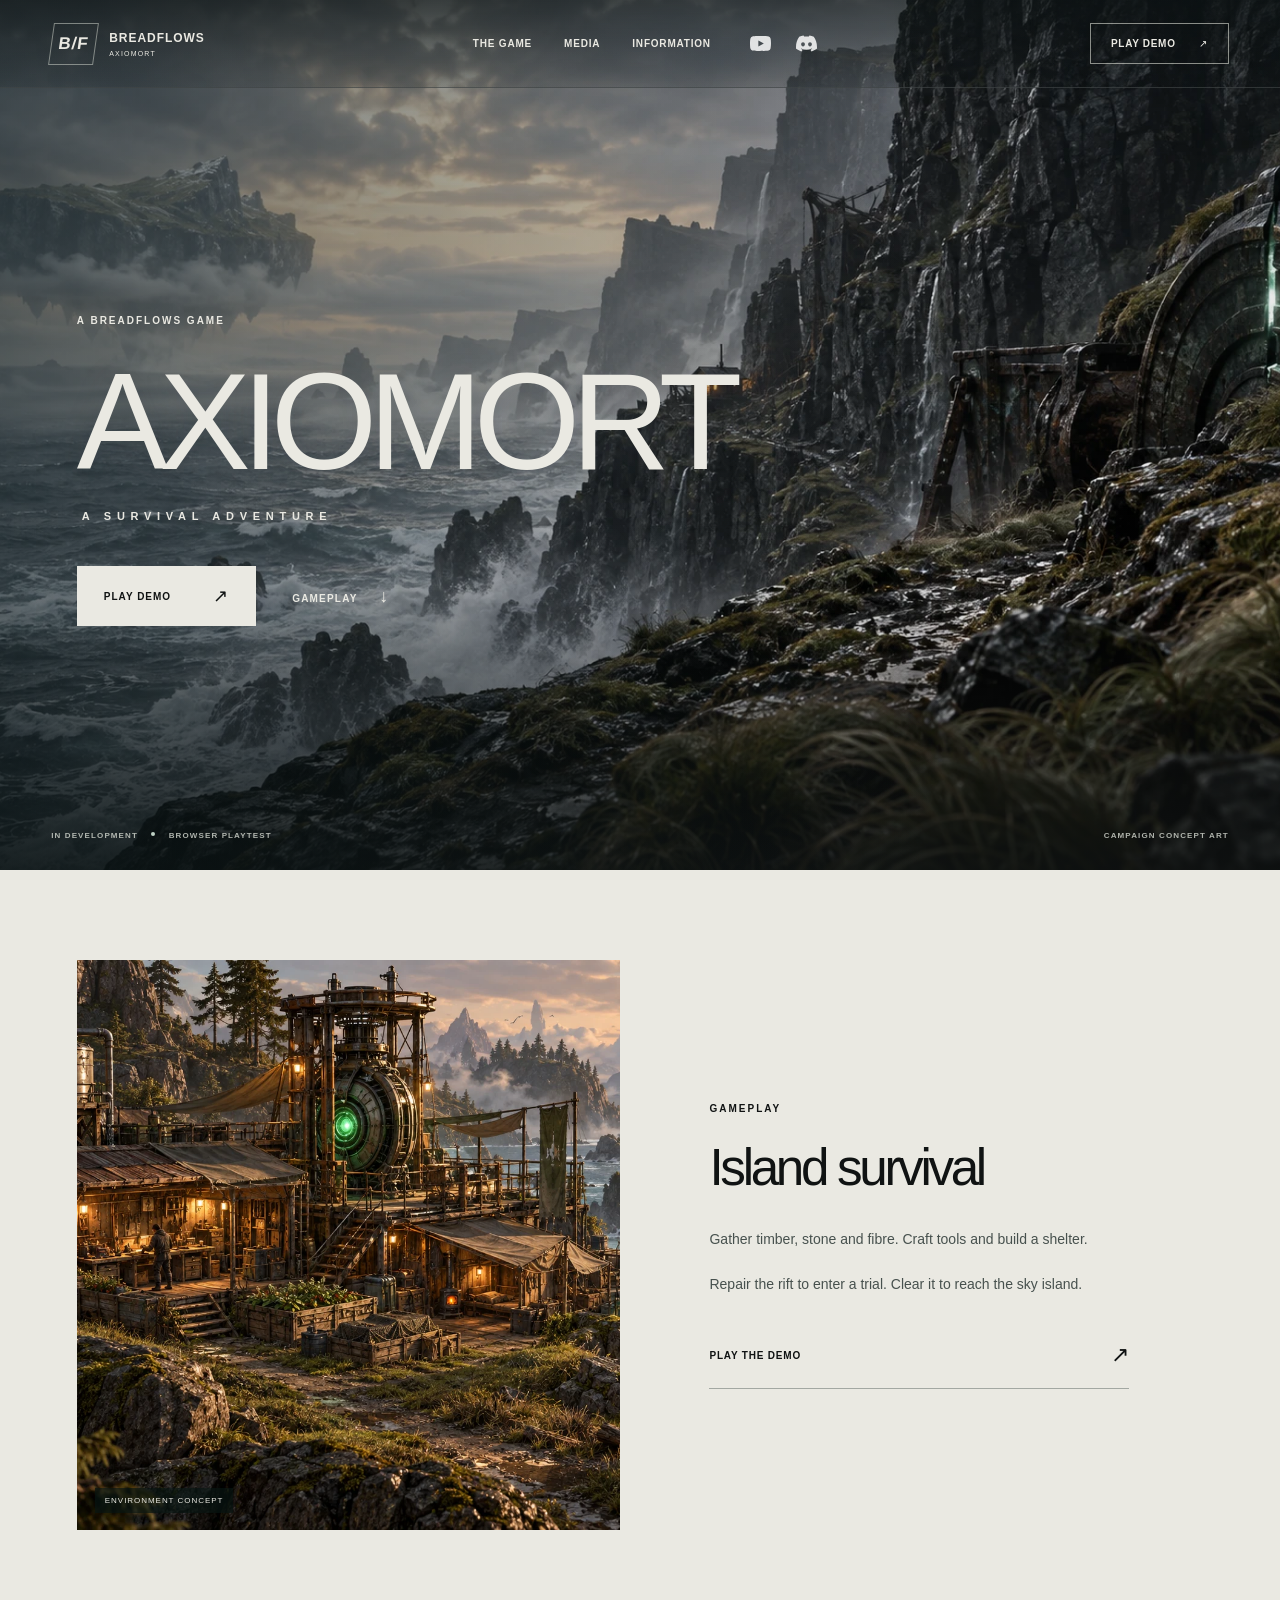
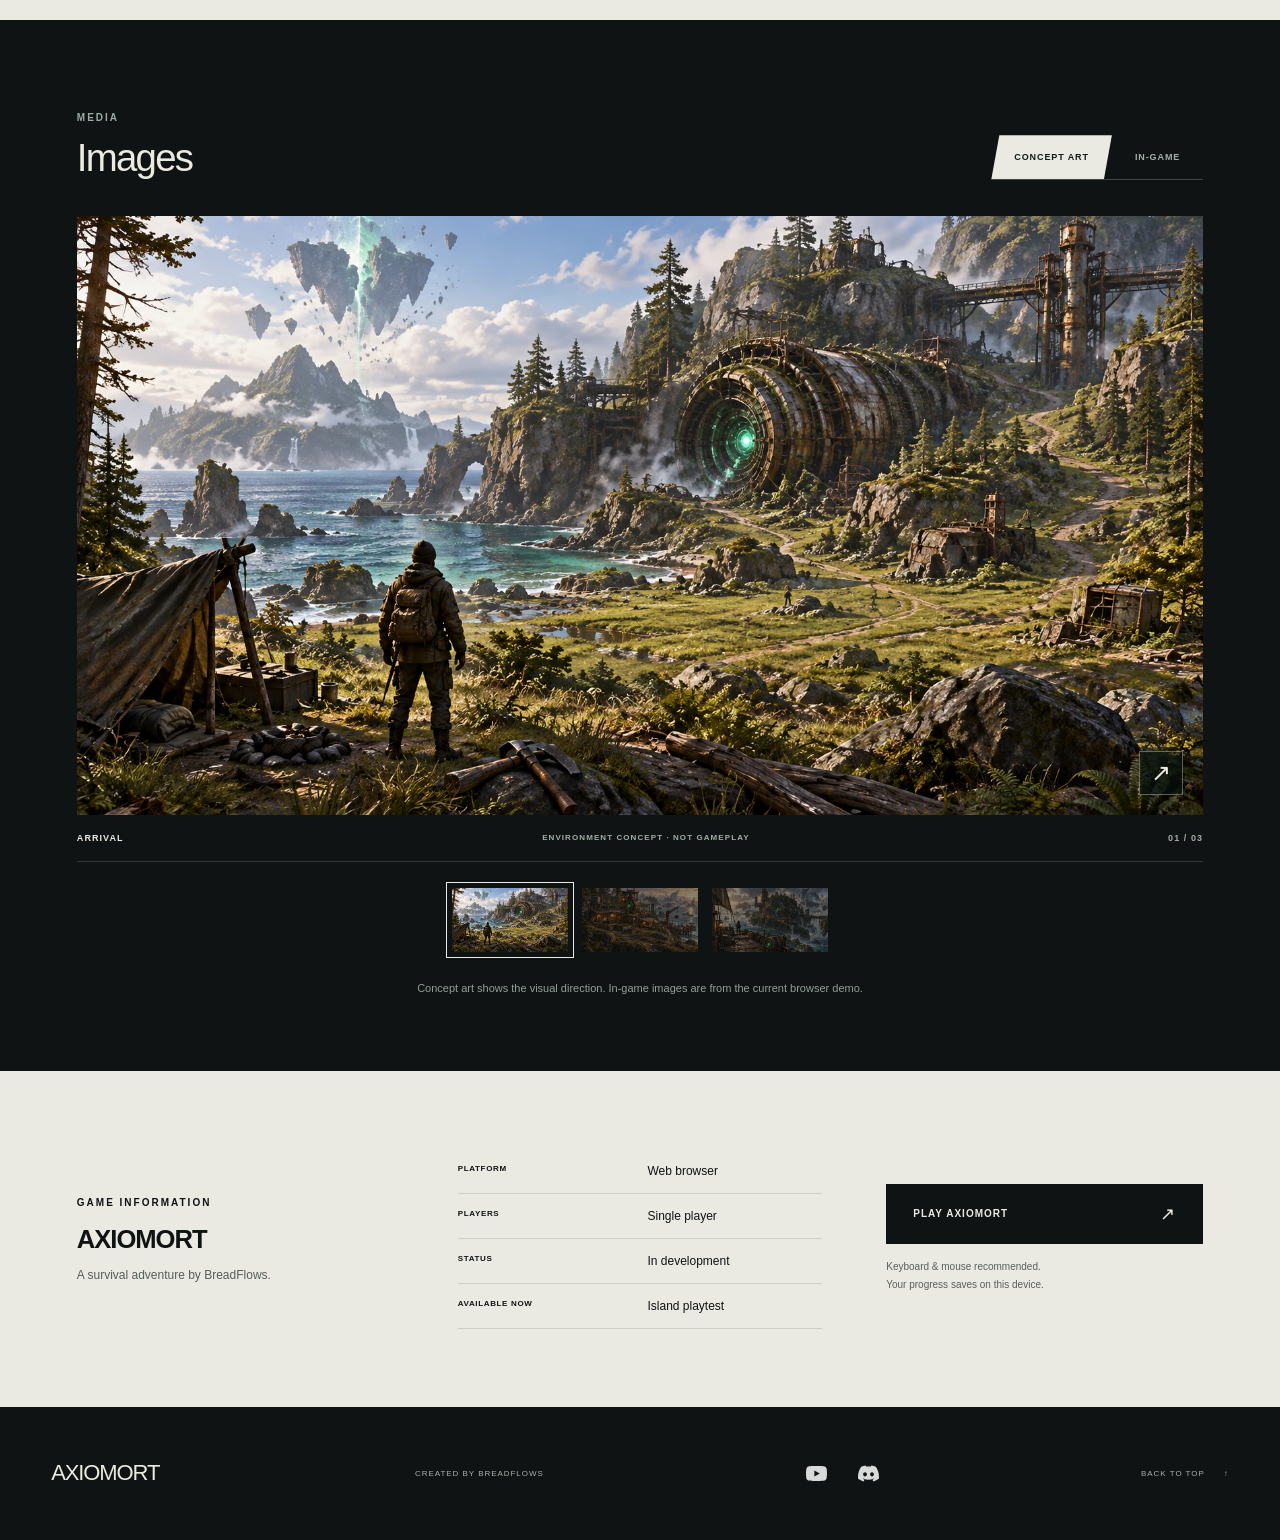
==== index.html @ 126dbefd "Publish AXIOMORT demo release" ====
<!doctype html>
<html lang="en"><head>
<meta charset="utf-8"><meta name="referrer" content="strict-origin"><meta http-equiv="Content-Security-Policy" content="default-src 'self'; base-uri 'self'; object-src 'none'; script-src 'self'; style-src 'self' 'unsafe-inline' https://fonts.googleapis.com; img-src 'self' data: blob:; font-src 'self' https://fonts.gstatic.com; media-src 'self' blob:; connect-src 'self' https://formsubmit.co; frame-src 'self'; worker-src 'self' blob:; form-action 'self'; upgrade-insecure-requests"><meta name="viewport" content="width=device-width, initial-scale=1">
<title>AXIOMORT | A Survival Adventure</title><meta name="description" content="AXIOMORT is a survival adventure by BreadFlows. Explore an island, gather resources, build shelter and enter the rift in the playable browser demo.">
<link rel="canonical" href="https://axiomort.com/">
<meta property="og:type" content="website"><meta property="og:site_name" content="AXIOMORT"><meta property="og:title" content="AXIOMORT | A Survival Adventure"><meta property="og:description" content="Explore the island and play the AXIOMORT survival adventure demo."><meta property="og:url" content="https://axiomort.com/"><meta property="og:image" content="https://axiomort.com/landing/campaign-v1.webp"><meta property="og:image:width" content="1672"><meta property="og:image:height" content="941"><meta name="twitter:card" content="summary_large_image">
<meta name="theme-color" content="#101313"><link rel="icon" href="cinematic/favicon.svg">
<link rel="preconnect" href="https://fonts.googleapis.com"><link rel="preconnect" href="https://fonts.gstatic.com" crossorigin>
<link href="https://fonts.googleapis.com/css2?family=Manrope:wght@400;500;600;700;800&family=Unbounded:wght@400;500;600;700;800&display=swap" rel="stylesheet">
<link rel="preload" as="image" href="landing/campaign-v1.webp"><link rel="stylesheet" href="landing/site.css?v=20260922-social">
</head><body><a class="skip" href="#main">Skip to content</a>
<header class="site-header"><a class="studio" href="index.html" aria-label="BreadFlows AXIOMORT home"><span class="studio-mark" aria-hidden="true">B/F</span><span>BREADFLOWS<small>AXIOMORT</small></span></a><nav aria-label="Main navigation" id="main-nav"><a href="#game">THE GAME</a><a href="#media">MEDIA</a><a href="#information">INFORMATION</a><span class="social-links" aria-label="BreadFlows social links"><a href="https://www.youtube.com/channel/UCtS7qR3YEjSgU6tEQCKmt2Q?sub_confirmation=1" target="_blank" rel="noopener noreferrer" aria-label="Subscribe to BreadFlows on YouTube"><img src="landing/youtube.svg" alt="" width="22" height="22"></a><a href="discord.html" aria-label="AXIOMORT Discord, coming soon"><img src="landing/discord.svg" alt="" width="22" height="22"></a></span></nav><a class="nav-play" href="survival.html">PLAY DEMO <span aria-hidden="true">↗</span></a><button id="nav-toggle" aria-label="Open navigation" aria-controls="main-nav" aria-expanded="false">MENU <span aria-hidden="true">+</span></button></header>
<main id="main">
<section class="hero" aria-labelledby="hero-title"><img class="hero-art" src="landing/campaign-v1.webp" width="1672" height="941" alt="A storm-cleared island coast, with weathered machinery overlooking a distant fragment of land" fetchpriority="high"><div class="hero-shade"></div><div class="hero-content"><p class="eyebrow">A BREADFLOWS GAME</p><h1 id="hero-title">AXIOMORT</h1><p class="hero-genre">A SURVIVAL ADVENTURE</p><div class="hero-actions"><a class="button light" href="survival.html" data-play>PLAY DEMO <span aria-hidden="true">↗</span></a><a class="quiet-link" href="#game">GAMEPLAY <span aria-hidden="true">↓</span></a></div></div><div class="hero-foot"><span>IN DEVELOPMENT <i></i> BROWSER PLAYTEST</span><span>CAMPAIGN CONCEPT ART</span></div></section>
<section class="game-section" id="game" aria-labelledby="game-title"><div class="game-art"><img src="landing/refuge.webp" width="1672" height="941" alt="Concept of a shelter built into a rugged island coast" loading="lazy"><span class="media-label">ENVIRONMENT CONCEPT</span></div><div class="game-copy"><p class="eyebrow">GAMEPLAY</p><h2 id="game-title">Island survival</h2><p>Gather timber, stone and fibre. Craft tools and build a shelter.</p><p>Repair the rift to enter a trial. Clear it to reach the sky island.</p><a class="line-link" href="survival.html">PLAY THE DEMO <span aria-hidden="true">↗</span></a></div></section>
<section class="media-section" id="media" aria-labelledby="media-title"><div class="section-top"><div><p class="eyebrow">MEDIA</p><h2 id="media-title">Images</h2></div><div class="media-tabs" role="tablist" aria-label="Media type"><button id="concept-tab" role="tab" aria-selected="true" aria-controls="media-panel" data-category="concept">CONCEPT ART</button><button id="gameplay-tab" role="tab" aria-selected="false" aria-controls="media-panel" data-category="gameplay" tabindex="-1">IN-GAME</button></div></div><div id="media-panel" role="tabpanel" aria-labelledby="concept-tab"><button class="media-stage" id="open-art" aria-label="Enlarge Arrival concept"><img id="stage-image" src="landing/arrival.webp" width="1672" height="941" alt="Island arrival concept" loading="lazy"><span class="enlarge" aria-hidden="true">↗</span></button><div class="media-caption"><span id="stage-title">ARRIVAL</span><span id="stage-kind">ENVIRONMENT CONCEPT · NOT GAMEPLAY</span><span id="media-count">01 / 03</span></div><div id="media-thumbnails" aria-label="Choose an image"></div></div><p class="media-note">Concept art shows the visual direction. In-game images are from the current browser demo.</p></section>
<section class="information" id="information" aria-labelledby="information-title"><div class="information-title"><p class="eyebrow">GAME INFORMATION</p><h2 id="information-title">AXIOMORT</h2><p>A survival adventure by BreadFlows.</p></div><dl><div><dt>PLATFORM</dt><dd>Web browser</dd></div><div><dt>PLAYERS</dt><dd>Single player</dd></div><div><dt>STATUS</dt><dd>In development</dd></div><div><dt>AVAILABLE NOW</dt><dd>Island playtest</dd></div></dl><div class="information-action"><a class="button dark" href="survival.html">PLAY AXIOMORT <span aria-hidden="true">↗</span></a><p>Keyboard & mouse recommended.<br>Your progress saves on this device.</p></div></section>
</main><footer class="site-footer"><a href="index.html" class="footer-title">AXIOMORT</a><span>CREATED BY BREADFLOWS</span><div class="footer-social"><span class="social-links" aria-label="BreadFlows social links"><a href="https://www.youtube.com/channel/UCtS7qR3YEjSgU6tEQCKmt2Q?sub_confirmation=1" target="_blank" rel="noopener noreferrer" aria-label="Subscribe to BreadFlows on YouTube"><img src="landing/youtube.svg" alt="" width="22" height="22"></a><a href="discord.html" aria-label="AXIOMORT Discord, coming soon"><img src="landing/discord.svg" alt="" width="22" height="22"></a></span></div><a href="#main">BACK TO TOP <span aria-hidden="true">↑</span></a></footer>
<dialog id="art-viewer" aria-labelledby="art-title" aria-describedby="art-description"><div class="viewer-head"><h2 id="art-title"></h2><button id="close-art" aria-label="Close image">CLOSE ×</button></div><img id="full-art" alt=""><p id="art-description"></p></dialog>
<script type="module" src="landing/site.js"></script></body></html>
---- landing/site.css ----
:root{--ink:#101313;--paper:#eae9e2;--line:#ffffff28;--muted:#a7b0ad;--accent:#b7cabd;color:var(--paper);background:var(--ink);font-family:Manrope,Arial,sans-serif;font-synthesis:none}*{box-sizing:border-box}html{scroll-behavior:smooth;scroll-padding-top:88px}body{margin:0}button,a{-webkit-tap-highlight-color:transparent}button{font:inherit;color:inherit;cursor:pointer}a{color:inherit;text-decoration:none}button:focus-visible,a:focus-visible{outline:2px solid #a9d1be;outline-offset:6px}img{display:block;max-width:100%;object-fit:cover}h1,h2,p{margin:0}button{border:0}::selection{background:#b7cabd;color:#101313}.skip{position:fixed;top:-100px;left:20px;z-index:100;background:var(--paper);color:var(--ink);padding:16px}.skip:focus{top:12px}
.site-header{height:88px;padding:0 4vw;display:flex;align-items:center;justify-content:space-between;gap:30px;position:absolute;z-index:15;inset:0 0 auto;background:linear-gradient(#0a1011a6,#0a101122);border-bottom:1px solid #ffffff25}.studio{display:flex;align-items:center;gap:13px;font-size:12px;font-weight:800;letter-spacing:.08em}.studio-mark{display:grid;place-items:center;width:45px;height:42px;font:700 17px Unbounded,sans-serif;border:1px solid #dbe0d580;transform:skew(-8deg)}.studio small{display:block;font-size:7px;letter-spacing:.17em;margin-top:5px;font-weight:500}.site-header nav{display:flex;gap:32px;font-size:10px;font-weight:800;letter-spacing:.08em}.site-header nav a{padding:20px 0;position:relative}.site-header nav a:after{content:'';position:absolute;bottom:11px;left:0;width:0;height:1px;background:var(--paper);transition:width .2s}.site-header nav a:hover:after{width:100%}.nav-play{border:1px solid #f1f3e78c;padding:14px 20px;font-size:10px;font-weight:800;letter-spacing:.07em}.nav-play span{margin-left:20px}#nav-toggle{display:none;background:none}
.hero{position:relative;height:calc(100svh - 30px);min-height:660px;max-height:1120px;isolation:isolate;overflow:hidden}.hero-art,.hero-shade{position:absolute;inset:0;width:100%;height:100%;z-index:-2}.hero-art{object-position:56% 50%}.hero-shade{z-index:-1;background:linear-gradient(90deg,#06131588 0%,#06131530 48%,transparent 75%),linear-gradient(0deg,#101313d6 0%,transparent 32%,#111b1e33 100%)}.hero-content{position:absolute;left:6vw;right:6vw;top:36%;}.eyebrow{font-size:10px;letter-spacing:.2em;font-weight:800;line-height:1.6}.hero h1{font:500 clamp(68px,10.7vw,190px)/1.18 Unbounded,sans-serif;letter-spacing:-.065em;margin:12px 0 7px;text-shadow:0 2px 30px #09161926}.hero-genre{font-size:11px;letter-spacing:.52em;margin:0 0 44px 5px;font-weight:600}.hero-actions{display:flex;align-items:center;gap:36px}.button{display:inline-flex;align-items:center;justify-content:space-between;gap:42px;padding:21px 27px;font-size:10px;letter-spacing:.1em;font-weight:800;min-height:58px;transition:background .2s,transform .2s}.button:hover{transform:translateY(-2px)}.button span{font-size:18px;line-height:1}.light{background:var(--paper);color:var(--ink)}.light:hover{background:#fff}.dark{background:var(--ink);color:var(--paper)}.dark:hover{background:#30443d}.quiet-link{font-size:10px;letter-spacing:.12em;font-weight:700;padding:20px 0}.quiet-link span{margin-left:18px;font-size:18px}.hero-foot{position:absolute;bottom:30px;left:4vw;right:4vw;display:flex;justify-content:space-between;gap:20px;font-size:8px;letter-spacing:.14em;font-weight:700;color:#e8ece2bc}.hero-foot i{display:inline-block;width:4px;height:4px;border-radius:50%;background:#bfd1c5;margin:0 10px 2px}
.game-section{display:grid;grid-template-columns:1.1fr 1fr;background:var(--paper);color:var(--ink);padding:90px 6vw;gap:7vw;align-items:center}.game-art{position:relative;aspect-ratio:4/4.2;overflow:hidden}.game-art img{width:100%;height:100%;object-position:30% center}.media-label{position:absolute;bottom:17px;left:18px;font-size:8px;letter-spacing:.12em;background:#081512ad;color:var(--paper);padding:8px 10px}.game-copy h2{font-size:clamp(36px,4vw,66px);font-weight:500;line-height:1.12;letter-spacing:-.065em;margin:22px 0 30px}.game-copy>p:not(.eyebrow){max-width:420px;font-size:14px;line-height:1.9;color:#47514e;margin-top:18px}.line-link{display:flex;justify-content:space-between;align-items:center;border-bottom:1px solid #17262155;padding:20px 0;margin-top:25px;max-width:420px;font-size:10px;font-weight:800;letter-spacing:.08em}.line-link span{font-size:22px}
.media-section{padding:90px 6vw 72px;background:#101313}.section-top{display:flex;align-items:end;justify-content:space-between;gap:24px;margin-bottom:36px}.section-top .eyebrow{color:#9aaba3}.section-top h2{font-size:clamp(28px,3vw,46px);font-weight:500;letter-spacing:-.045em;margin-top:10px}.media-tabs{display:flex;border-bottom:1px solid #ffffff35}.media-tabs button{padding:17px 23px;background:transparent;font-size:9px;letter-spacing:.1em;font-weight:800;color:#a4aeaa}.media-tabs button[aria-selected=true]{color:#121d18;background:var(--paper);clip-path:polygon(8px 0,100% 0,calc(100% - 8px) 100%,0 100%)}.media-stage{position:relative;width:100%;display:block;aspect-ratio:16/8.5;padding:0;background:#17211e;overflow:hidden}.media-stage img{width:100%;height:100%;transition:transform .8s}.media-stage:hover img{transform:scale(1.025)}.enlarge{position:absolute;right:20px;bottom:20px;width:44px;height:44px;background:#07120f91;border:1px solid #ffffff55;display:grid;place-items:center;font-size:24px}.media-caption{display:flex;align-items:center;justify-content:space-between;gap:16px;padding:18px 0;border-bottom:1px solid var(--line);font-size:9px;letter-spacing:.12em;font-weight:700}.media-caption #stage-kind{font-size:8px;color:#a1afa7;flex:1;text-align:center}#media-count{color:#a1afa7;font-variant-numeric:tabular-nums}#media-thumbnails{display:flex;justify-content:center;gap:12px;margin-top:25px}#media-thumbnails button{position:relative;width:118px;aspect-ratio:16/9;opacity:.5;padding:0;border:1px solid transparent;background:none;transition:opacity .2s}#media-thumbnails img{width:100%;height:100%}#media-thumbnails button[aria-pressed=true]{opacity:1;outline:1px solid var(--paper);outline-offset:4px}#media-thumbnails button:hover{opacity:1}.media-note{font-size:11px;color:#91a199;line-height:1.8;text-align:center;margin-top:26px}
.information{display:grid;grid-template-columns:1fr 1.15fr 1fr;gap:5vw;padding:78px 6vw;background:var(--paper);color:var(--ink);align-items:center}.information h2{font:600 clamp(20px,2vw,30px) Unbounded,sans-serif;letter-spacing:-.04em;margin:14px 0}.information-title>p:last-child{font-size:12px;color:#555e59}.information dl{margin:0}.information dl>div{display:grid;grid-template-columns:1fr 1fr;gap:15px;border-bottom:1px solid #1f352925;padding:15px 0}.information dt{font-size:8px;letter-spacing:.08em;font-weight:800}.information dd{margin:0;font-size:12px}.information-action .button{width:100%;gap:16px}.information-action p{font-size:10px;color:#58605b;line-height:1.8;margin-top:14px}.site-footer{padding:46px 4vw;display:flex;justify-content:space-between;align-items:center;gap:24px;color:#a6b2aa;font-size:8px;letter-spacing:.12em}.footer-title{font:500 22px Unbounded,sans-serif;color:var(--paper);letter-spacing:-.05em}.site-footer > a:last-child{padding:16px 0}.site-footer > a:last-child span{margin-left:16px}
#art-viewer{width:min(94vw,1500px);max-height:94dvh;padding:18px;background:#111916;color:var(--paper);border:1px solid #ffffff33;overflow:auto}#art-viewer::backdrop{background:#000e;backdrop-filter:blur(8px)}.viewer-head{display:flex;justify-content:space-between;align-items:center;gap:20px;margin-bottom:16px}.viewer-head h2{font-size:12px;letter-spacing:.1em;font-weight:600}.viewer-head button{background:none;font-size:11px;padding:10px}#full-art{width:100%;max-height:75dvh;object-fit:contain}#art-description{font-size:11px;color:#a5b2ab;margin:16px 0 0;line-height:1.6}
@media(min-width:1800px){.hero-content{left:8vw}.game-section,.media-section,.information{padding-left:8vw;padding-right:8vw}}@media(max-width:1000px){.site-header{gap:18px;padding:0 5vw}.site-header nav{gap:18px;font-size:9px}.studio small{display:none}.studio-mark{width:34px;height:34px;font-size:13px}.nav-play{padding:12px;font-size:9px}.nav-play span{margin-left:10px}.game-section{gap:5vw;padding:65px 5vw}.information{grid-template-columns:1fr 1fr}.information-action{grid-column:1/-1;display:flex;align-items:center;gap:25px}.information-action .button{max-width:320px}.information-action p{margin:0}}
@media(max-width:700px){html{scroll-padding-top:68px}.site-header{height:72px;padding:0 6vw}.studio{font-size:10px;gap:9px}.studio-mark{width:29px;height:29px;font-size:11px}.nav-play{margin-left:auto;font-size:8px;border:0;padding:12px 0}.nav-play span{display:none}#nav-toggle{display:block;font-size:8px;font-weight:800;letter-spacing:.05em;padding:12px 0}#nav-toggle span{font-size:15px;margin-left:6px}.site-header nav{display:none;position:absolute;top:72px;left:0;right:0;background:#12211df5;border-bottom:1px solid #ffffff33;padding:14px 6vw;flex-direction:column;gap:0}.site-header nav.open{display:flex}.site-header nav a{padding:15px 0}.hero{min-height:650px;height:92svh;max-height:850px}.hero-art{object-position:61% center}.hero-shade{background:linear-gradient(0deg,#091813e8,transparent 62%),linear-gradient(90deg,#09181355,transparent)}.hero-content{top:auto;bottom:115px;left:6vw;right:6vw}.hero-content>.eyebrow{font-size:8px}.hero h1{font-size:10.55vw;letter-spacing:-.06em;margin:15px 0 12px}.hero-genre{font-size:8px;letter-spacing:.24em;margin:0 0 30px}.hero-actions{gap:25px}.button{padding:19px 21px;font-size:9px;gap:24px;min-height:54px}.quiet-link{font-size:8px;letter-spacing:.08em}.quiet-link span{margin-left:8px}.hero-foot{left:6vw;right:6vw;bottom:25px;flex-direction:column;gap:9px;font-size:7px}.game-section{grid-template-columns:1fr;padding:44px 6vw 56px;gap:35px}.game-art{aspect-ratio:1.2}.game-copy h2{font-size:43px;margin:16px 0 23px}.game-copy .eyebrow{font-size:8px}.game-copy>p:not(.eyebrow){font-size:13px}.game-copy .line-link{margin-top:20px}.media-section{padding:48px 6vw}.section-top{align-items:start;flex-direction:column;gap:22px;margin-bottom:20px}.section-top h2{font-size:34px}.section-top .eyebrow{font-size:8px}.media-tabs{width:100%}.media-tabs button{flex:1;padding:15px;font-size:8px}.media-stage{aspect-ratio:4/3}.enlarge{width:32px;height:32px;right:12px;bottom:12px;font-size:20px}.media-caption{flex-wrap:wrap;font-size:8px;gap:9px}.media-caption #stage-kind{order:3;width:100%;flex:auto;text-align:left;font-size:7px}#media-thumbnails{gap:9px;margin-top:23px}#media-thumbnails button{width:29%}.media-note{font-size:10px}.information{grid-template-columns:1fr;padding:45px 6vw;gap:30px}.information h2{font-size:26px}.information-action{grid-column:auto;display:block}.information-action .button{max-width:none}.information-action p{margin-top:15px}.site-footer{padding:33px 6vw;flex-wrap:wrap;font-size:7px;gap:22px}.footer-title{font-size:21px}.site-footer>span{margin-left:auto}.site-footer > a:last-child{width:100%;text-align:right;padding:0}.viewer-head h2{font-size:10px}#art-viewer{padding:12px}.viewer-head{margin-bottom:10px}}
@media(prefers-reduced-motion:reduce){html{scroll-behavior:auto}*,*::before,*::after{transition:none!important;animation:none!important}}

/* Social links */
.social-links{display:flex;align-items:center;gap:16px}.social-links a{display:inline-flex;align-items:center;justify-content:center;width:30px;height:30px;opacity:.84;transition:opacity .2s ease,transform .2s ease}.social-links a:hover,.social-links a:focus-visible{opacity:1;transform:translateY(-2px)}.social-links img{display:block;width:21px;height:21px;object-fit:contain}.site-header nav .social-links{margin-left:3px}.site-header nav .social-links a{padding:0}.site-header nav .social-links a::after{display:none}.footer-social .social-links{gap:18px}.footer-social .social-links a{width:34px;height:34px}
/* Temporary Discord page */
.discord-page{min-height:100svh;background:radial-gradient(circle at 50% 48%,#22342f 0%,#101313 55%,#080d0d 100%)}.discord-coming-soon{min-height:100svh;display:flex;flex-direction:column;align-items:center;justify-content:center;text-align:center;padding:40px 24px}.discord-coming-soon .brand{font:700 11px Unbounded,Arial,sans-serif;letter-spacing:.18em;position:absolute;top:38px;left:4vw}.discord-coming-soon .discord-mark{width:54px;height:54px;margin-bottom:28px}.discord-coming-soon h1{font:700 clamp(38px,6vw,78px) Unbounded,Arial,sans-serif;letter-spacing:-.06em}.discord-coming-soon p{margin-top:14px;font-size:11px;letter-spacing:.25em}.discord-coming-soon .back{position:absolute;bottom:42px;font-size:10px;letter-spacing:.16em;border-bottom:1px solid #ffffff70;padding-bottom:9px}
@media(max-width:700px){.site-header nav .social-links{margin:8px 0 0;gap:14px}.site-header nav .social-links a{padding:4px;width:36px;height:36px}.footer-social{width:100%}.footer-social .social-links{gap:22px}.discord-coming-soon .brand{left:6vw;top:28px}}
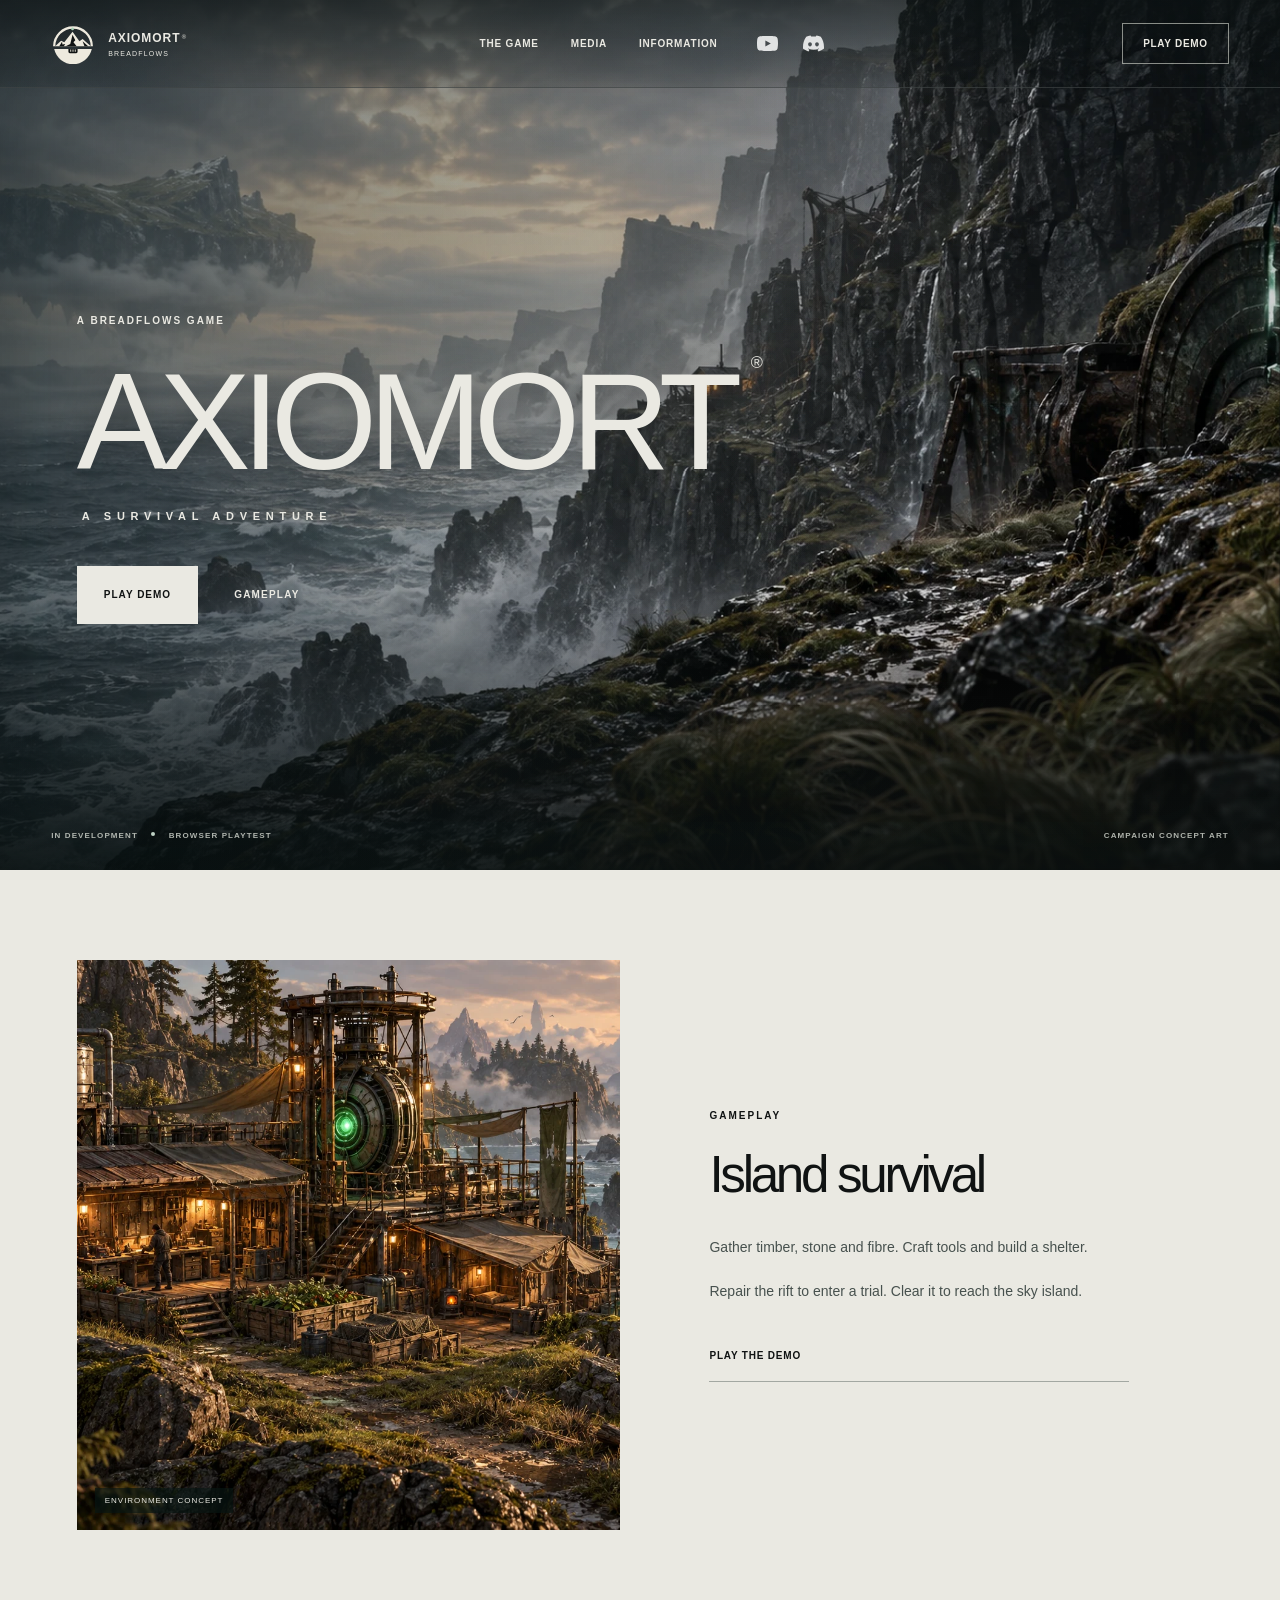
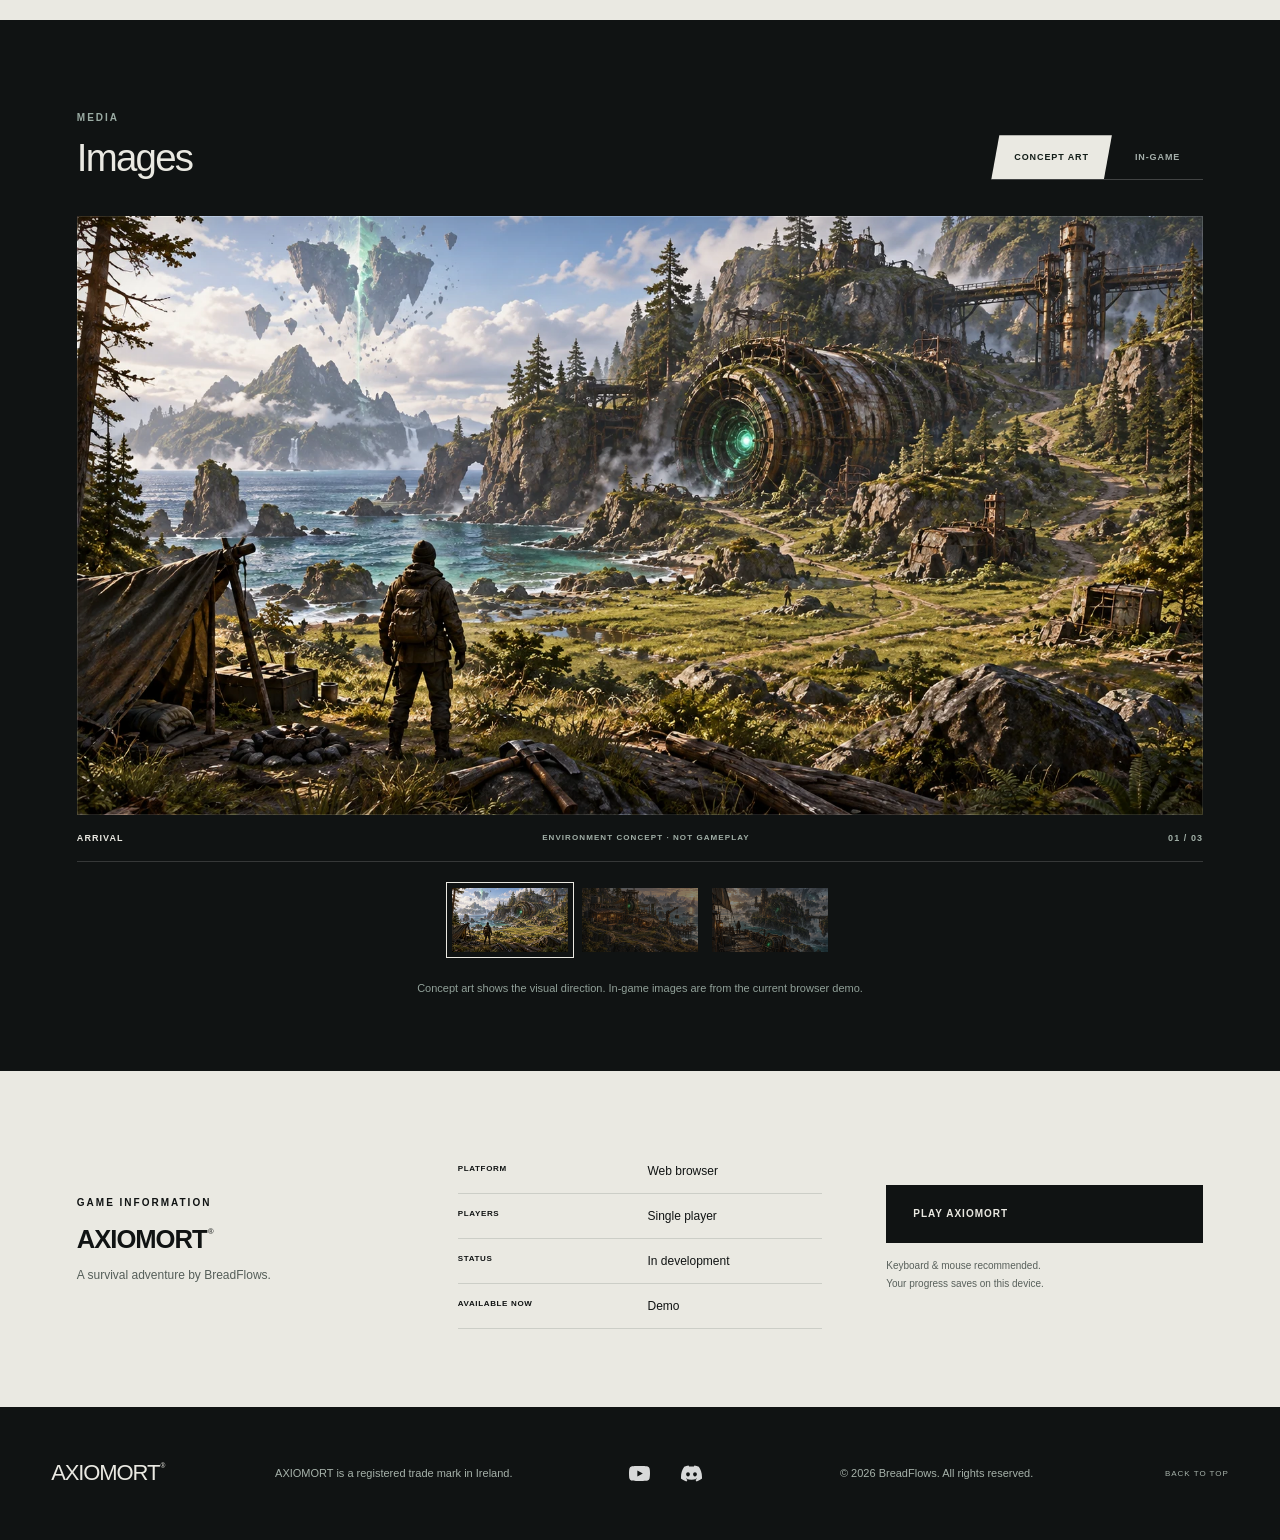
==== commit 1bc238b7: "Polish homepage branding, Axio emblem, trademark placement and motion" ====
--- a/index.html
+++ b/index.html
@@ -1,20 +1,20 @@
-<!doctype html>
-<html lang="en"><head>
-<meta charset="utf-8"><meta name="referrer" content="strict-origin"><meta http-equiv="Content-Security-Policy" content="default-src 'self'; base-uri 'self'; object-src 'none'; script-src 'self'; style-src 'self' 'unsafe-inline' https://fonts.googleapis.com; img-src 'self' data: blob:; font-src 'self' https://fonts.gstatic.com; media-src 'self' blob:; connect-src 'self' https://formsubmit.co; frame-src 'self'; worker-src 'self' blob:; form-action 'self'; upgrade-insecure-requests"><meta name="viewport" content="width=device-width, initial-scale=1">
+<!doctype html>
+<html lang="en"><head>
+<meta charset="utf-8"><meta name="referrer" content="strict-origin"><meta http-equiv="Content-Security-Policy" content="default-src 'self'; base-uri 'self'; object-src 'none'; script-src 'self'; style-src 'self' 'unsafe-inline' https://fonts.googleapis.com; img-src 'self' data: blob:; font-src 'self' https://fonts.gstatic.com; media-src 'self' blob:; connect-src 'self' https://formsubmit.co; frame-src 'self'; worker-src 'self' blob:; form-action 'self'; upgrade-insecure-requests"><meta name="viewport" content="width=device-width, initial-scale=1">
 <title>AXIOMORT | A Survival Adventure</title><meta name="description" content="AXIOMORT is a survival adventure by BreadFlows. Explore an island, gather resources, build shelter and enter the rift in the playable browser demo.">
 <link rel="canonical" href="https://axiomort.com/">
 <meta property="og:type" content="website"><meta property="og:site_name" content="AXIOMORT"><meta property="og:title" content="AXIOMORT | A Survival Adventure"><meta property="og:description" content="Explore the island and play the AXIOMORT survival adventure demo."><meta property="og:url" content="https://axiomort.com/"><meta property="og:image" content="https://axiomort.com/landing/campaign-v1.webp"><meta property="og:image:width" content="1672"><meta property="og:image:height" content="941"><meta name="twitter:card" content="summary_large_image">
-<meta name="theme-color" content="#101313"><link rel="icon" href="cinematic/favicon.svg">
-<link rel="preconnect" href="https://fonts.googleapis.com"><link rel="preconnect" href="https://fonts.gstatic.com" crossorigin>
-<link href="https://fonts.googleapis.com/css2?family=Manrope:wght@400;500;600;700;800&family=Unbounded:wght@400;500;600;700;800&display=swap" rel="stylesheet">
-<link rel="preload" as="image" href="landing/campaign-v1.webp"><link rel="stylesheet" href="landing/site.css?v=20260922-social">
-</head><body><a class="skip" href="#main">Skip to content</a>
-<header class="site-header"><a class="studio" href="index.html" aria-label="BreadFlows AXIOMORT home"><span class="studio-mark" aria-hidden="true">B/F</span><span>BREADFLOWS<small>AXIOMORT</small></span></a><nav aria-label="Main navigation" id="main-nav"><a href="#game">THE GAME</a><a href="#media">MEDIA</a><a href="#information">INFORMATION</a><span class="social-links" aria-label="BreadFlows social links"><a href="https://www.youtube.com/channel/UCtS7qR3YEjSgU6tEQCKmt2Q?sub_confirmation=1" target="_blank" rel="noopener noreferrer" aria-label="Subscribe to BreadFlows on YouTube"><img src="landing/youtube.svg" alt="" width="22" height="22"></a><a href="discord.html" aria-label="AXIOMORT Discord, coming soon"><img src="landing/discord.svg" alt="" width="22" height="22"></a></span></nav><a class="nav-play" href="survival.html">PLAY DEMO <span aria-hidden="true">↗</span></a><button id="nav-toggle" aria-label="Open navigation" aria-controls="main-nav" aria-expanded="false">MENU <span aria-hidden="true">+</span></button></header>
-<main id="main">
-<section class="hero" aria-labelledby="hero-title"><img class="hero-art" src="landing/campaign-v1.webp" width="1672" height="941" alt="A storm-cleared island coast, with weathered machinery overlooking a distant fragment of land" fetchpriority="high"><div class="hero-shade"></div><div class="hero-content"><p class="eyebrow">A BREADFLOWS GAME</p><h1 id="hero-title">AXIOMORT</h1><p class="hero-genre">A SURVIVAL ADVENTURE</p><div class="hero-actions"><a class="button light" href="survival.html" data-play>PLAY DEMO <span aria-hidden="true">↗</span></a><a class="quiet-link" href="#game">GAMEPLAY <span aria-hidden="true">↓</span></a></div></div><div class="hero-foot"><span>IN DEVELOPMENT <i></i> BROWSER PLAYTEST</span><span>CAMPAIGN CONCEPT ART</span></div></section>
-<section class="game-section" id="game" aria-labelledby="game-title"><div class="game-art"><img src="landing/refuge.webp" width="1672" height="941" alt="Concept of a shelter built into a rugged island coast" loading="lazy"><span class="media-label">ENVIRONMENT CONCEPT</span></div><div class="game-copy"><p class="eyebrow">GAMEPLAY</p><h2 id="game-title">Island survival</h2><p>Gather timber, stone and fibre. Craft tools and build a shelter.</p><p>Repair the rift to enter a trial. Clear it to reach the sky island.</p><a class="line-link" href="survival.html">PLAY THE DEMO <span aria-hidden="true">↗</span></a></div></section>
-<section class="media-section" id="media" aria-labelledby="media-title"><div class="section-top"><div><p class="eyebrow">MEDIA</p><h2 id="media-title">Images</h2></div><div class="media-tabs" role="tablist" aria-label="Media type"><button id="concept-tab" role="tab" aria-selected="true" aria-controls="media-panel" data-category="concept">CONCEPT ART</button><button id="gameplay-tab" role="tab" aria-selected="false" aria-controls="media-panel" data-category="gameplay" tabindex="-1">IN-GAME</button></div></div><div id="media-panel" role="tabpanel" aria-labelledby="concept-tab"><button class="media-stage" id="open-art" aria-label="Enlarge Arrival concept"><img id="stage-image" src="landing/arrival.webp" width="1672" height="941" alt="Island arrival concept" loading="lazy"><span class="enlarge" aria-hidden="true">↗</span></button><div class="media-caption"><span id="stage-title">ARRIVAL</span><span id="stage-kind">ENVIRONMENT CONCEPT · NOT GAMEPLAY</span><span id="media-count">01 / 03</span></div><div id="media-thumbnails" aria-label="Choose an image"></div></div><p class="media-note">Concept art shows the visual direction. In-game images are from the current browser demo.</p></section>
-<section class="information" id="information" aria-labelledby="information-title"><div class="information-title"><p class="eyebrow">GAME INFORMATION</p><h2 id="information-title">AXIOMORT</h2><p>A survival adventure by BreadFlows.</p></div><dl><div><dt>PLATFORM</dt><dd>Web browser</dd></div><div><dt>PLAYERS</dt><dd>Single player</dd></div><div><dt>STATUS</dt><dd>In development</dd></div><div><dt>AVAILABLE NOW</dt><dd>Island playtest</dd></div></dl><div class="information-action"><a class="button dark" href="survival.html">PLAY AXIOMORT <span aria-hidden="true">↗</span></a><p>Keyboard & mouse recommended.<br>Your progress saves on this device.</p></div></section>
-</main><footer class="site-footer"><a href="index.html" class="footer-title">AXIOMORT</a><span>CREATED BY BREADFLOWS</span><div class="footer-social"><span class="social-links" aria-label="BreadFlows social links"><a href="https://www.youtube.com/channel/UCtS7qR3YEjSgU6tEQCKmt2Q?sub_confirmation=1" target="_blank" rel="noopener noreferrer" aria-label="Subscribe to BreadFlows on YouTube"><img src="landing/youtube.svg" alt="" width="22" height="22"></a><a href="discord.html" aria-label="AXIOMORT Discord, coming soon"><img src="landing/discord.svg" alt="" width="22" height="22"></a></span></div><a href="#main">BACK TO TOP <span aria-hidden="true">↑</span></a></footer>
-<dialog id="art-viewer" aria-labelledby="art-title" aria-describedby="art-description"><div class="viewer-head"><h2 id="art-title"></h2><button id="close-art" aria-label="Close image">CLOSE ×</button></div><img id="full-art" alt=""><p id="art-description"></p></dialog>
-<script type="module" src="landing/site.js"></script></body></html>
+<meta name="theme-color" content="#101313"><link rel="icon" href="landing/axiomort-favicon.svg?v=1">
+<link rel="preconnect" href="https://fonts.googleapis.com"><link rel="preconnect" href="https://fonts.gstatic.com" crossorigin>
+<link href="https://fonts.googleapis.com/css2?family=Manrope:wght@400;500;600;700;800&family=Unbounded:wght@400;500;600;700;800&display=swap" rel="stylesheet">
+<link rel="preload" as="image" href="landing/campaign-v1.webp"><link rel="stylesheet" href="landing/site.css?v=20260926-mark-spacing">
+</head><body><a class="skip" href="#main">Skip to content</a>
+<header class="site-header"><a class="studio" href="index.html" aria-label="BreadFlows AXIOMORT home"><img class="axio-emblem" src="landing/axiomort-emblem.svg" width="44" height="44" alt=""><span>AXIOMORT<sup class="registered-mark">&reg;</sup><small>BREADFLOWS</small></span></a><nav aria-label="Main navigation" id="main-nav"><a href="#game">THE GAME</a><a href="#media">MEDIA</a><a href="#information">INFORMATION</a><span class="social-links" aria-label="BreadFlows social links"><a href="https://www.youtube.com/channel/UCtS7qR3YEjSgU6tEQCKmt2Q?sub_confirmation=1" target="_blank" rel="noopener noreferrer" aria-label="Subscribe to BreadFlows on YouTube"><img src="landing/youtube.svg" alt="" width="22" height="22"></a><a href="discord.html" aria-label="AXIOMORT Discord, coming soon"><img src="landing/discord.svg" alt="" width="22" height="22"></a></span></nav><a class="nav-play" href="survival.html">PLAY DEMO</a><button id="nav-toggle" aria-label="Open navigation" aria-controls="main-nav" aria-expanded="false">MENU <span aria-hidden="true">+</span></button></header>
+<main id="main">
+<section class="hero" aria-labelledby="hero-title"><img class="hero-art" src="landing/campaign-v1.webp" width="1672" height="941" alt="A storm-cleared island coast, with weathered machinery overlooking a distant fragment of land" fetchpriority="high"><div class="hero-shade"></div><div class="hero-content"><p class="eyebrow">A BREADFLOWS GAME</p><h1 id="hero-title">AXIOMORT<sup class="registered-mark">&reg;</sup></h1><p class="hero-genre">A SURVIVAL ADVENTURE</p><div class="hero-actions"><a class="button light" href="survival.html" data-play>PLAY DEMO</a><a class="quiet-link" href="#game">GAMEPLAY</a></div></div><div class="hero-foot"><span>IN DEVELOPMENT <i></i> BROWSER PLAYTEST</span><span>CAMPAIGN CONCEPT ART</span></div></section>
+<section class="game-section" id="game" aria-labelledby="game-title"><div class="game-art"><img src="landing/refuge.webp" width="1672" height="941" alt="Concept of a shelter built into a rugged island coast" loading="lazy"><span class="media-label">ENVIRONMENT CONCEPT</span></div><div class="game-copy"><p class="eyebrow">GAMEPLAY</p><h2 id="game-title">Island survival</h2><p>Gather timber, stone and fibre. Craft tools and build a shelter.</p><p>Repair the rift to enter a trial. Clear it to reach the sky island.</p><a class="line-link" href="survival.html">PLAY THE DEMO</a></div></section>
+<section class="media-section" id="media" aria-labelledby="media-title"><div class="section-top"><div><p class="eyebrow">MEDIA</p><h2 id="media-title">Images</h2></div><div class="media-tabs" role="tablist" aria-label="Media type"><button id="concept-tab" role="tab" aria-selected="true" aria-controls="media-panel" data-category="concept">CONCEPT ART</button><button id="gameplay-tab" role="tab" aria-selected="false" aria-controls="media-panel" data-category="gameplay" tabindex="-1">IN-GAME</button></div></div><div id="media-panel" role="tabpanel" aria-labelledby="concept-tab"><button class="media-stage" id="open-art" aria-label="Enlarge Arrival concept"><img id="stage-image" src="landing/arrival.webp" width="1672" height="941" alt="Island arrival concept" loading="lazy"></button><div class="media-caption"><span id="stage-title">ARRIVAL</span><span id="stage-kind">ENVIRONMENT CONCEPT · NOT GAMEPLAY</span><span id="media-count">01 / 03</span></div><div id="media-thumbnails" aria-label="Choose an image"></div></div><p class="media-note">Concept art shows the visual direction. In-game images are from the current browser demo.</p></section>
+<section class="information" id="information" aria-labelledby="information-title"><div class="information-title"><p class="eyebrow">GAME INFORMATION</p><h2 id="information-title">AXIOMORT<sup class="registered-mark">&reg;</sup></h2><p>A survival adventure by BreadFlows.</p></div><dl><div><dt>PLATFORM</dt><dd>Web browser</dd></div><div><dt>PLAYERS</dt><dd>Single player</dd></div><div><dt>STATUS</dt><dd>In development</dd></div><div><dt>AVAILABLE NOW</dt><dd>Demo</dd></div></dl><div class="information-action"><a class="button dark" href="survival.html">PLAY AXIOMORT</a><p>Keyboard & mouse recommended.<br>Your progress saves on this device.</p></div></section>
+</main><footer class="site-footer"><a href="index.html" class="footer-title">AXIOMORT<sup class="registered-mark">&reg;</sup></a><small class="footer-trademark">AXIOMORT is a registered trade mark in Ireland.</small><div class="footer-social"><span class="social-links" aria-label="BreadFlows social links"><a href="https://www.youtube.com/channel/UCtS7qR3YEjSgU6tEQCKmt2Q?sub_confirmation=1" target="_blank" rel="noopener noreferrer" aria-label="Subscribe to BreadFlows on YouTube"><img src="landing/youtube.svg" alt="" width="22" height="22"></a><a href="discord.html" aria-label="AXIOMORT Discord, coming soon"><img src="landing/discord.svg" alt="" width="22" height="22"></a></span></div><small class="footer-copyright">&copy; 2026 BreadFlows. All rights reserved.</small><a href="#main">BACK TO TOP</a></footer>
+<dialog id="art-viewer" aria-labelledby="art-title" aria-describedby="art-description"><div class="viewer-head"><h2 id="art-title"></h2><button id="close-art" aria-label="Close image">CLOSE ×</button></div><img id="full-art" alt=""><p id="art-description"></p></dialog>
+<script type="module" src="landing/site.js?v=20260926-brand"></script></body></html>
--- a/landing/site.css
+++ b/landing/site.css
@@ -1,17 +1,63 @@
+
+:root{--ink:#101313;--paper:#eae9e2;--line:#ffffff28;--muted:#a7b0ad;--accent:#b7cabd;color:var(--paper);background:var(--ink);font-family:Manrope,Arial,sans-serif;font-synthesis:none}*{box-sizing:border-box}html{scroll-behavior:smooth;scroll-padding-top:88px}body{margin:0}button,a{-webkit-tap-highlight-color:transparent}button{font:inherit;color:inherit;cursor:pointer}a{color:inherit;text-decoration:none}button:focus-visible,a:focus-visible{outline:2px solid #a9d1be;outline-offset:6px}img{display:block;max-width:100%;object-fit:cover}h1,h2,p{margin:0}button{border:0}::selection{background:#b7cabd;color:#101313}.skip{position:fixed;top:-100px;left:20px;z-index:100;background:var(--paper);color:var(--ink);padding:16px}.skip:focus{top:12px}
+.site-header{height:88px;padding:0 4vw;display:flex;align-items:center;justify-content:space-between;gap:30px;position:absolute;z-index:15;inset:0 0 auto;background:linear-gradient(#0a1011a6,#0a101122);border-bottom:1px solid #ffffff25}.studio{display:flex;align-items:center;gap:13px;font-size:12px;font-weight:800;letter-spacing:.08em}.studio-mark{display:grid;place-items:center;width:45px;height:42px;font:700 17px Unbounded,sans-serif;border:1px solid #dbe0d580;transform:skew(-8deg)}.studio small{display:block;font-size:7px;letter-spacing:.17em;margin-top:5px;font-weight:500}.site-header nav{display:flex;gap:32px;font-size:10px;font-weight:800;letter-spacing:.08em}.site-header nav a{padding:20px 0;position:relative}.site-header nav a:after{content:'';position:absolute;bottom:11px;left:0;width:0;height:1px;background:var(--paper);transition:width .2s}.site-header nav a:hover:after{width:100%}.nav-play{border:1px solid #f1f3e78c;padding:14px 20px;font-size:10px;font-weight:800;letter-spacing:.07em}.nav-play span{margin-left:20px}#nav-toggle{display:none;background:none}
+.hero{position:relative;height:calc(100svh - 30px);min-height:660px;max-height:1120px;isolation:isolate;overflow:hidden}.hero-art,.hero-shade{position:absolute;inset:0;width:100%;height:100%;z-index:-2}.hero-art{object-position:56% 50%}.hero-shade{z-index:-1;background:linear-gradient(90deg,#06131588 0%,#06131530 48%,transparent 75%),linear-gradient(0deg,#101313d6 0%,transparent 32%,#111b1e33 100%)}.hero-content{position:absolute;left:6vw;right:6vw;top:36%;}.eyebrow{font-size:10px;letter-spacing:.2em;font-weight:800;line-height:1.6}.hero h1{font:500 clamp(68px,10.7vw,190px)/1.18 Unbounded,sans-serif;letter-spacing:-.065em;margin:12px 0 7px;text-shadow:0 2px 30px #09161926}.hero-genre{font-size:11px;letter-spacing:.52em;margin:0 0 44px 5px;font-weight:600}.hero-actions{display:flex;align-items:center;gap:36px}.button{display:inline-flex;align-items:center;justify-content:space-between;gap:42px;padding:21px 27px;font-size:10px;letter-spacing:.1em;font-weight:800;min-height:58px;transition:background .2s,transform .2s}.button:hover{transform:translateY(-2px)}.button span{font-size:18px;line-height:1}.light{background:var(--paper);color:var(--ink)}.light:hover{background:#fff}.dark{background:var(--ink);color:var(--paper)}.dark:hover{background:#30443d}.quiet-link{font-size:10px;letter-spacing:.12em;font-weight:700;padding:20px 0}.quiet-link span{margin-left:18px;font-size:18px}.hero-foot{position:absolute;bottom:30px;left:4vw;right:4vw;display:flex;justify-content:space-between;gap:20px;font-size:8px;letter-spacing:.14em;font-weight:700;color:#e8ece2bc}.hero-foot i{display:inline-block;width:4px;height:4px;border-radius:50%;background:#bfd1c5;margin:0 10px 2px}
+.game-section{display:grid;grid-template-columns:1.1fr 1fr;background:var(--paper);color:var(--ink);padding:90px 6vw;gap:7vw;align-items:center}.game-art{position:relative;aspect-ratio:4/4.2;overflow:hidden}.game-art img{width:100%;height:100%;object-position:30% center}.media-label{position:absolute;bottom:17px;left:18px;font-size:8px;letter-spacing:.12em;background:#081512ad;color:var(--paper);padding:8px 10px}.game-copy h2{font-size:clamp(36px,4vw,66px);font-weight:500;line-height:1.12;letter-spacing:-.065em;margin:22px 0 30px}.game-copy>p:not(.eyebrow){max-width:420px;font-size:14px;line-height:1.9;color:#47514e;margin-top:18px}.line-link{display:flex;justify-content:space-between;align-items:center;border-bottom:1px solid #17262155;padding:20px 0;margin-top:25px;max-width:420px;font-size:10px;font-weight:800;letter-spacing:.08em}.line-link span{font-size:22px}
+.media-section{padding:90px 6vw 72px;background:#101313}.section-top{display:flex;align-items:end;justify-content:space-between;gap:24px;margin-bottom:36px}.section-top .eyebrow{color:#9aaba3}.section-top h2{font-size:clamp(28px,3vw,46px);font-weight:500;letter-spacing:-.045em;margin-top:10px}.media-tabs{display:flex;border-bottom:1px solid #ffffff35}.media-tabs button{padding:17px 23px;background:transparent;font-size:9px;letter-spacing:.1em;font-weight:800;color:#a4aeaa}.media-tabs button[aria-selected=true]{color:#121d18;background:var(--paper);clip-path:polygon(8px 0,100% 0,calc(100% - 8px) 100%,0 100%)}.media-stage{position:relative;width:100%;display:block;aspect-ratio:16/8.5;padding:0;background:#17211e;overflow:hidden}.media-stage img{width:100%;height:100%;transition:transform .8s}.media-stage:hover img{transform:scale(1.025)}.enlarge{position:absolute;right:20px;bottom:20px;width:44px;height:44px;background:#07120f91;border:1px solid #ffffff55;display:grid;place-items:center;font-size:24px}.media-caption{display:flex;align-items:center;justify-content:space-between;gap:16px;padding:18px 0;border-bottom:1px solid var(--line);font-size:9px;letter-spacing:.12em;font-weight:700}.media-caption #stage-kind{font-size:8px;color:#a1afa7;flex:1;text-align:center}#media-count{color:#a1afa7;font-variant-numeric:tabular-nums}#media-thumbnails{display:flex;justify-content:center;gap:12px;margin-top:25px}#media-thumbnails button{position:relative;width:118px;aspect-ratio:16/9;opacity:.5;padding:0;border:1px solid transparent;background:none;transition:opacity .2s}#media-thumbnails img{width:100%;height:100%}#media-thumbnails button[aria-pressed=true]{opacity:1;outline:1px solid var(--paper);outline-offset:4px}#media-thumbnails button:hover{opacity:1}.media-note{font-size:11px;color:#91a199;line-height:1.8;text-align:center;margin-top:26px}
+.information{display:grid;grid-template-columns:1fr 1.15fr 1fr;gap:5vw;padding:78px 6vw;background:var(--paper);color:var(--ink);align-items:center}.information h2{font:600 clamp(20px,2vw,30px) Unbounded,sans-serif;letter-spacing:-.04em;margin:14px 0}.information-title>p:last-child{font-size:12px;color:#555e59}.information dl{margin:0}.information dl>div{display:grid;grid-template-columns:1fr 1fr;gap:15px;border-bottom:1px solid #1f352925;padding:15px 0}.information dt{font-size:8px;letter-spacing:.08em;font-weight:800}.information dd{margin:0;font-size:12px}.information-action .button{width:100%;gap:16px}.information-action p{font-size:10px;color:#58605b;line-height:1.8;margin-top:14px}.site-footer{padding:46px 4vw;display:flex;justify-content:space-between;align-items:center;gap:24px;color:#a6b2aa;font-size:8px;letter-spacing:.12em}.footer-title{font:500 22px Unbounded,sans-serif;color:var(--paper);letter-spacing:-.05em}.site-footer > a:last-child{padding:16px 0}.site-footer > a:last-child span{margin-left:16px}
+#art-viewer{width:min(94vw,1500px);max-height:94dvh;padding:18px;background:#111916;color:var(--paper);border:1px solid #ffffff33;overflow:auto}#art-viewer::backdrop{background:#000e;backdrop-filter:blur(8px)}.viewer-head{display:flex;justify-content:space-between;align-items:center;gap:20px;margin-bottom:16px}.viewer-head h2{font-size:12px;letter-spacing:.1em;font-weight:600}.viewer-head button{background:none;font-size:11px;padding:10px}#full-art{width:100%;max-height:75dvh;object-fit:contain}#art-description{font-size:11px;color:#a5b2ab;margin:16px 0 0;line-height:1.6}
+@media(min-width:1800px){.hero-content{left:8vw}.game-section,.media-section,.information{padding-left:8vw;padding-right:8vw}}@media(max-width:1000px){.site-header{gap:18px;padding:0 5vw}.site-header nav{gap:18px;font-size:9px}.studio small{display:none}.studio-mark{width:34px;height:34px;font-size:13px}.nav-play{padding:12px;font-size:9px}.nav-play span{margin-left:10px}.game-section{gap:5vw;padding:65px 5vw}.information{grid-template-columns:1fr 1fr}.information-action{grid-column:1/-1;display:flex;align-items:center;gap:25px}.information-action .button{max-width:320px}.information-action p{margin:0}}
+@media(max-width:700px){html{scroll-padding-top:68px}.site-header{height:72px;padding:0 6vw}.studio{font-size:10px;gap:9px}.studio-mark{width:29px;height:29px;font-size:11px}.nav-play{margin-left:auto;font-size:8px;border:0;padding:12px 0}.nav-play span{display:none}#nav-toggle{display:block;font-size:8px;font-weight:800;letter-spacing:.05em;padding:12px 0}#nav-toggle span{font-size:15px;margin-left:6px}.site-header nav{display:none;position:absolute;top:72px;left:0;right:0;background:#12211df5;border-bottom:1px solid #ffffff33;padding:14px 6vw;flex-direction:column;gap:0}.site-header nav.open{display:flex}.site-header nav a{padding:15px 0}.hero{min-height:650px;height:92svh;max-height:850px}.hero-art{object-position:61% center}.hero-shade{background:linear-gradient(0deg,#091813e8,transparent 62%),linear-gradient(90deg,#09181355,transparent)}.hero-content{top:auto;bottom:115px;left:6vw;right:6vw}.hero-content>.eyebrow{font-size:8px}.hero h1{font-size:10.55vw;letter-spacing:-.06em;margin:15px 0 12px}.hero-genre{font-size:8px;letter-spacing:.24em;margin:0 0 30px}.hero-actions{gap:25px}.button{padding:19px 21px;font-size:9px;gap:24px;min-height:54px}.quiet-link{font-size:8px;letter-spacing:.08em}.quiet-link span{margin-left:8px}.hero-foot{left:6vw;right:6vw;bottom:25px;flex-direction:column;gap:9px;font-size:7px}.game-section{grid-template-columns:1fr;padding:44px 6vw 56px;gap:35px}.game-art{aspect-ratio:1.2}.game-copy h2{font-size:43px;margin:16px 0 23px}.game-copy .eyebrow{font-size:8px}.game-copy>p:not(.eyebrow){font-size:13px}.game-copy .line-link{margin-top:20px}.media-section{padding:48px 6vw}.section-top{align-items:start;flex-direction:column;gap:22px;margin-bottom:20px}.section-top h2{font-size:34px}.section-top .eyebrow{font-size:8px}.media-tabs{width:100%}.media-tabs button{flex:1;padding:15px;font-size:8px}.media-stage{aspect-ratio:4/3}.enlarge{width:32px;height:32px;right:12px;bottom:12px;font-size:20px}.media-caption{flex-wrap:wrap;font-size:8px;gap:9px}.media-caption #stage-kind{order:3;width:100%;flex:auto;text-align:left;font-size:7px}#media-thumbnails{gap:9px;margin-top:23px}#media-thumbnails button{width:29%}.media-note{font-size:10px}.information{grid-template-columns:1fr;padding:45px 6vw;gap:30px}.information h2{font-size:26px}.information-action{grid-column:auto;display:block}.information-action .button{max-width:none}.information-action p{margin-top:15px}.site-footer{padding:33px 6vw;flex-wrap:wrap;font-size:7px;gap:22px}.footer-title{font-size:21px}.site-footer>span{margin-left:auto}.site-footer > a:last-child{width:100%;text-align:right;padding:0}.viewer-head h2{font-size:10px}#art-viewer{padding:12px}.viewer-head{margin-bottom:10px}}
+@media(prefers-reduced-motion:reduce){html{scroll-behavior:auto}*,*::before,*::after{transition:none!important;animation:none!important}}
+
+/* Social links */
+.social-links{display:flex;align-items:center;gap:16px}.social-links a{display:inline-flex;align-items:center;justify-content:center;width:30px;height:30px;opacity:.84;transition:opacity .2s ease,transform .2s ease}.social-links a:hover,.social-links a:focus-visible{opacity:1;transform:translateY(-2px)}.social-links img{display:block;width:21px;height:21px;object-fit:contain}.site-header nav .social-links{margin-left:3px}.site-header nav .social-links a{padding:0}.site-header nav .social-links a::after{display:none}.footer-social .social-links{gap:18px}.footer-social .social-links a{width:34px;height:34px}
+/* Temporary Discord page */
+.discord-page{min-height:100svh;background:radial-gradient(circle at 50% 48%,#22342f 0%,#101313 55%,#080d0d 100%)}.discord-coming-soon{min-height:100svh;display:flex;flex-direction:column;align-items:center;justify-content:center;text-align:center;padding:40px 24px}.discord-coming-soon .brand{font:700 11px Unbounded,Arial,sans-serif;letter-spacing:.18em;position:absolute;top:38px;left:4vw}.discord-coming-soon .discord-mark{width:54px;height:54px;margin-bottom:28px}.discord-coming-soon h1{font:700 clamp(38px,6vw,78px) Unbounded,Arial,sans-serif;letter-spacing:-.06em}.discord-coming-soon p{margin-top:14px;font-size:11px;letter-spacing:.25em}.discord-coming-soon .back{position:absolute;bottom:42px;font-size:10px;letter-spacing:.16em;border-bottom:1px solid #ffffff70;padding-bottom:9px}
+@media(max-width:700px){.site-header nav .social-links{margin:8px 0 0;gap:14px}.site-header nav .social-links a{padding:4px;width:36px;height:36px}.footer-social{width:100%}.footer-social .social-links{gap:22px}.discord-coming-soon .brand{left:6vw;top:28px}}
 
-:root{--ink:#101313;--paper:#eae9e2;--line:#ffffff28;--muted:#a7b0ad;--accent:#b7cabd;color:var(--paper);background:var(--ink);font-family:Manrope,Arial,sans-serif;font-synthesis:none}*{box-sizing:border-box}html{scroll-behavior:smooth;scroll-padding-top:88px}body{margin:0}button,a{-webkit-tap-highlight-color:transparent}button{font:inherit;color:inherit;cursor:pointer}a{color:inherit;text-decoration:none}button:focus-visible,a:focus-visible{outline:2px solid #a9d1be;outline-offset:6px}img{display:block;max-width:100%;object-fit:cover}h1,h2,p{margin:0}button{border:0}::selection{background:#b7cabd;color:#101313}.skip{position:fixed;top:-100px;left:20px;z-index:100;background:var(--paper);color:var(--ink);padding:16px}.skip:focus{top:12px}
-.site-header{height:88px;padding:0 4vw;display:flex;align-items:center;justify-content:space-between;gap:30px;position:absolute;z-index:15;inset:0 0 auto;background:linear-gradient(#0a1011a6,#0a101122);border-bottom:1px solid #ffffff25}.studio{display:flex;align-items:center;gap:13px;font-size:12px;font-weight:800;letter-spacing:.08em}.studio-mark{display:grid;place-items:center;width:45px;height:42px;font:700 17px Unbounded,sans-serif;border:1px solid #dbe0d580;transform:skew(-8deg)}.studio small{display:block;font-size:7px;letter-spacing:.17em;margin-top:5px;font-weight:500}.site-header nav{display:flex;gap:32px;font-size:10px;font-weight:800;letter-spacing:.08em}.site-header nav a{padding:20px 0;position:relative}.site-header nav a:after{content:'';position:absolute;bottom:11px;left:0;width:0;height:1px;background:var(--paper);transition:width .2s}.site-header nav a:hover:after{width:100%}.nav-play{border:1px solid #f1f3e78c;padding:14px 20px;font-size:10px;font-weight:800;letter-spacing:.07em}.nav-play span{margin-left:20px}#nav-toggle{display:none;background:none}
-.hero{position:relative;height:calc(100svh - 30px);min-height:660px;max-height:1120px;isolation:isolate;overflow:hidden}.hero-art,.hero-shade{position:absolute;inset:0;width:100%;height:100%;z-index:-2}.hero-art{object-position:56% 50%}.hero-shade{z-index:-1;background:linear-gradient(90deg,#06131588 0%,#06131530 48%,transparent 75%),linear-gradient(0deg,#101313d6 0%,transparent 32%,#111b1e33 100%)}.hero-content{position:absolute;left:6vw;right:6vw;top:36%;}.eyebrow{font-size:10px;letter-spacing:.2em;font-weight:800;line-height:1.6}.hero h1{font:500 clamp(68px,10.7vw,190px)/1.18 Unbounded,sans-serif;letter-spacing:-.065em;margin:12px 0 7px;text-shadow:0 2px 30px #09161926}.hero-genre{font-size:11px;letter-spacing:.52em;margin:0 0 44px 5px;font-weight:600}.hero-actions{display:flex;align-items:center;gap:36px}.button{display:inline-flex;align-items:center;justify-content:space-between;gap:42px;padding:21px 27px;font-size:10px;letter-spacing:.1em;font-weight:800;min-height:58px;transition:background .2s,transform .2s}.button:hover{transform:translateY(-2px)}.button span{font-size:18px;line-height:1}.light{background:var(--paper);color:var(--ink)}.light:hover{background:#fff}.dark{background:var(--ink);color:var(--paper)}.dark:hover{background:#30443d}.quiet-link{font-size:10px;letter-spacing:.12em;font-weight:700;padding:20px 0}.quiet-link span{margin-left:18px;font-size:18px}.hero-foot{position:absolute;bottom:30px;left:4vw;right:4vw;display:flex;justify-content:space-between;gap:20px;font-size:8px;letter-spacing:.14em;font-weight:700;color:#e8ece2bc}.hero-foot i{display:inline-block;width:4px;height:4px;border-radius:50%;background:#bfd1c5;margin:0 10px 2px}
-.game-section{display:grid;grid-template-columns:1.1fr 1fr;background:var(--paper);color:var(--ink);padding:90px 6vw;gap:7vw;align-items:center}.game-art{position:relative;aspect-ratio:4/4.2;overflow:hidden}.game-art img{width:100%;height:100%;object-position:30% center}.media-label{position:absolute;bottom:17px;left:18px;font-size:8px;letter-spacing:.12em;background:#081512ad;color:var(--paper);padding:8px 10px}.game-copy h2{font-size:clamp(36px,4vw,66px);font-weight:500;line-height:1.12;letter-spacing:-.065em;margin:22px 0 30px}.game-copy>p:not(.eyebrow){max-width:420px;font-size:14px;line-height:1.9;color:#47514e;margin-top:18px}.line-link{display:flex;justify-content:space-between;align-items:center;border-bottom:1px solid #17262155;padding:20px 0;margin-top:25px;max-width:420px;font-size:10px;font-weight:800;letter-spacing:.08em}.line-link span{font-size:22px}
-.media-section{padding:90px 6vw 72px;background:#101313}.section-top{display:flex;align-items:end;justify-content:space-between;gap:24px;margin-bottom:36px}.section-top .eyebrow{color:#9aaba3}.section-top h2{font-size:clamp(28px,3vw,46px);font-weight:500;letter-spacing:-.045em;margin-top:10px}.media-tabs{display:flex;border-bottom:1px solid #ffffff35}.media-tabs button{padding:17px 23px;background:transparent;font-size:9px;letter-spacing:.1em;font-weight:800;color:#a4aeaa}.media-tabs button[aria-selected=true]{color:#121d18;background:var(--paper);clip-path:polygon(8px 0,100% 0,calc(100% - 8px) 100%,0 100%)}.media-stage{position:relative;width:100%;display:block;aspect-ratio:16/8.5;padding:0;background:#17211e;overflow:hidden}.media-stage img{width:100%;height:100%;transition:transform .8s}.media-stage:hover img{transform:scale(1.025)}.enlarge{position:absolute;right:20px;bottom:20px;width:44px;height:44px;background:#07120f91;border:1px solid #ffffff55;display:grid;place-items:center;font-size:24px}.media-caption{display:flex;align-items:center;justify-content:space-between;gap:16px;padding:18px 0;border-bottom:1px solid var(--line);font-size:9px;letter-spacing:.12em;font-weight:700}.media-caption #stage-kind{font-size:8px;color:#a1afa7;flex:1;text-align:center}#media-count{color:#a1afa7;font-variant-numeric:tabular-nums}#media-thumbnails{display:flex;justify-content:center;gap:12px;margin-top:25px}#media-thumbnails button{position:relative;width:118px;aspect-ratio:16/9;opacity:.5;padding:0;border:1px solid transparent;background:none;transition:opacity .2s}#media-thumbnails img{width:100%;height:100%}#media-thumbnails button[aria-pressed=true]{opacity:1;outline:1px solid var(--paper);outline-offset:4px}#media-thumbnails button:hover{opacity:1}.media-note{font-size:11px;color:#91a199;line-height:1.8;text-align:center;margin-top:26px}
-.information{display:grid;grid-template-columns:1fr 1.15fr 1fr;gap:5vw;padding:78px 6vw;background:var(--paper);color:var(--ink);align-items:center}.information h2{font:600 clamp(20px,2vw,30px) Unbounded,sans-serif;letter-spacing:-.04em;margin:14px 0}.information-title>p:last-child{font-size:12px;color:#555e59}.information dl{margin:0}.information dl>div{display:grid;grid-template-columns:1fr 1fr;gap:15px;border-bottom:1px solid #1f352925;padding:15px 0}.information dt{font-size:8px;letter-spacing:.08em;font-weight:800}.information dd{margin:0;font-size:12px}.information-action .button{width:100%;gap:16px}.information-action p{font-size:10px;color:#58605b;line-height:1.8;margin-top:14px}.site-footer{padding:46px 4vw;display:flex;justify-content:space-between;align-items:center;gap:24px;color:#a6b2aa;font-size:8px;letter-spacing:.12em}.footer-title{font:500 22px Unbounded,sans-serif;color:var(--paper);letter-spacing:-.05em}.site-footer > a:last-child{padding:16px 0}.site-footer > a:last-child span{margin-left:16px}
-#art-viewer{width:min(94vw,1500px);max-height:94dvh;padding:18px;background:#111916;color:var(--paper);border:1px solid #ffffff33;overflow:auto}#art-viewer::backdrop{background:#000e;backdrop-filter:blur(8px)}.viewer-head{display:flex;justify-content:space-between;align-items:center;gap:20px;margin-bottom:16px}.viewer-head h2{font-size:12px;letter-spacing:.1em;font-weight:600}.viewer-head button{background:none;font-size:11px;padding:10px}#full-art{width:100%;max-height:75dvh;object-fit:contain}#art-description{font-size:11px;color:#a5b2ab;margin:16px 0 0;line-height:1.6}
-@media(min-width:1800px){.hero-content{left:8vw}.game-section,.media-section,.information{padding-left:8vw;padding-right:8vw}}@media(max-width:1000px){.site-header{gap:18px;padding:0 5vw}.site-header nav{gap:18px;font-size:9px}.studio small{display:none}.studio-mark{width:34px;height:34px;font-size:13px}.nav-play{padding:12px;font-size:9px}.nav-play span{margin-left:10px}.game-section{gap:5vw;padding:65px 5vw}.information{grid-template-columns:1fr 1fr}.information-action{grid-column:1/-1;display:flex;align-items:center;gap:25px}.information-action .button{max-width:320px}.information-action p{margin:0}}
-@media(max-width:700px){html{scroll-padding-top:68px}.site-header{height:72px;padding:0 6vw}.studio{font-size:10px;gap:9px}.studio-mark{width:29px;height:29px;font-size:11px}.nav-play{margin-left:auto;font-size:8px;border:0;padding:12px 0}.nav-play span{display:none}#nav-toggle{display:block;font-size:8px;font-weight:800;letter-spacing:.05em;padding:12px 0}#nav-toggle span{font-size:15px;margin-left:6px}.site-header nav{display:none;position:absolute;top:72px;left:0;right:0;background:#12211df5;border-bottom:1px solid #ffffff33;padding:14px 6vw;flex-direction:column;gap:0}.site-header nav.open{display:flex}.site-header nav a{padding:15px 0}.hero{min-height:650px;height:92svh;max-height:850px}.hero-art{object-position:61% center}.hero-shade{background:linear-gradient(0deg,#091813e8,transparent 62%),linear-gradient(90deg,#09181355,transparent)}.hero-content{top:auto;bottom:115px;left:6vw;right:6vw}.hero-content>.eyebrow{font-size:8px}.hero h1{font-size:10.55vw;letter-spacing:-.06em;margin:15px 0 12px}.hero-genre{font-size:8px;letter-spacing:.24em;margin:0 0 30px}.hero-actions{gap:25px}.button{padding:19px 21px;font-size:9px;gap:24px;min-height:54px}.quiet-link{font-size:8px;letter-spacing:.08em}.quiet-link span{margin-left:8px}.hero-foot{left:6vw;right:6vw;bottom:25px;flex-direction:column;gap:9px;font-size:7px}.game-section{grid-template-columns:1fr;padding:44px 6vw 56px;gap:35px}.game-art{aspect-ratio:1.2}.game-copy h2{font-size:43px;margin:16px 0 23px}.game-copy .eyebrow{font-size:8px}.game-copy>p:not(.eyebrow){font-size:13px}.game-copy .line-link{margin-top:20px}.media-section{padding:48px 6vw}.section-top{align-items:start;flex-direction:column;gap:22px;margin-bottom:20px}.section-top h2{font-size:34px}.section-top .eyebrow{font-size:8px}.media-tabs{width:100%}.media-tabs button{flex:1;padding:15px;font-size:8px}.media-stage{aspect-ratio:4/3}.enlarge{width:32px;height:32px;right:12px;bottom:12px;font-size:20px}.media-caption{flex-wrap:wrap;font-size:8px;gap:9px}.media-caption #stage-kind{order:3;width:100%;flex:auto;text-align:left;font-size:7px}#media-thumbnails{gap:9px;margin-top:23px}#media-thumbnails button{width:29%}.media-note{font-size:10px}.information{grid-template-columns:1fr;padding:45px 6vw;gap:30px}.information h2{font-size:26px}.information-action{grid-column:auto;display:block}.information-action .button{max-width:none}.information-action p{margin-top:15px}.site-footer{padding:33px 6vw;flex-wrap:wrap;font-size:7px;gap:22px}.footer-title{font-size:21px}.site-footer>span{margin-left:auto}.site-footer > a:last-child{width:100%;text-align:right;padding:0}.viewer-head h2{font-size:10px}#art-viewer{padding:12px}.viewer-head{margin-bottom:10px}}
-@media(prefers-reduced-motion:reduce){html{scroll-behavior:auto}*,*::before,*::after{transition:none!important;animation:none!important}}
+/* Single footer row, in reading order */
+.site-footer{display:grid;grid-template-columns:auto minmax(0,1fr) auto minmax(0,1fr) auto;gap:24px;align-items:center}
+.footer-trademark,.footer-copyright{font-size:11px;line-height:1.5;letter-spacing:normal;text-align:center}
+.site-footer>.footer-social{width:auto}
+.site-footer>a:last-child{white-space:nowrap;width:auto}
+@media(max-width:700px){.site-footer{display:flex;flex-wrap:wrap;justify-content:center;gap:18px 24px}.footer-trademark{flex:1 1 160px}.footer-copyright{flex:1 1 150px}.site-footer>a:last-child{text-align:center}}
+/* Registered mark follows branding without changing its line height. */
+.registered-mark{display:inline-block;position:relative;top:-1.8em;font-family:Arial,sans-serif;font-size:clamp(6px,.3em,24px);font-weight:400;line-height:0;vertical-align:baseline;letter-spacing:0;margin-left:.18em}.studio .registered-mark{top:-.45em}
+.footer-title{white-space:nowrap}
 
-/* Social links */
-.social-links{display:flex;align-items:center;gap:16px}.social-links a{display:inline-flex;align-items:center;justify-content:center;width:30px;height:30px;opacity:.84;transition:opacity .2s ease,transform .2s ease}.social-links a:hover,.social-links a:focus-visible{opacity:1;transform:translateY(-2px)}.social-links img{display:block;width:21px;height:21px;object-fit:contain}.site-header nav .social-links{margin-left:3px}.site-header nav .social-links a{padding:0}.site-header nav .social-links a::after{display:none}.footer-social .social-links{gap:18px}.footer-social .social-links a{width:34px;height:34px}
-/* Temporary Discord page */
-.discord-page{min-height:100svh;background:radial-gradient(circle at 50% 48%,#22342f 0%,#101313 55%,#080d0d 100%)}.discord-coming-soon{min-height:100svh;display:flex;flex-direction:column;align-items:center;justify-content:center;text-align:center;padding:40px 24px}.discord-coming-soon .brand{font:700 11px Unbounded,Arial,sans-serif;letter-spacing:.18em;position:absolute;top:38px;left:4vw}.discord-coming-soon .discord-mark{width:54px;height:54px;margin-bottom:28px}.discord-coming-soon h1{font:700 clamp(38px,6vw,78px) Unbounded,Arial,sans-serif;letter-spacing:-.06em}.discord-coming-soon p{margin-top:14px;font-size:11px;letter-spacing:.25em}.discord-coming-soon .back{position:absolute;bottom:42px;font-size:10px;letter-spacing:.16em;border-bottom:1px solid #ffffff70;padding-bottom:9px}
-@media(max-width:700px){.site-header nav .social-links{margin:8px 0 0;gap:14px}.site-header nav .social-links a{padding:4px;width:36px;height:36px}.footer-social{width:100%}.footer-social .social-links{gap:22px}.discord-coming-soon .brand{left:6vw;top:28px}}
+/* Keep the registration mark aligned with the top of the wordmark. */
+.hero h1{position:relative;width:max-content;max-width:100%;white-space:nowrap;padding-right:.065em}
+.hero h1 .registered-mark{position:absolute;left:100%;top:8%;font-size:.12em;line-height:1;vertical-align:baseline;margin-left:.5em}
+
+/* Axio device emblem. */
+.axio-emblem{width:44px;height:44px;object-fit:contain;flex-shrink:0}.studio{white-space:nowrap}@media(max-width:700px){.axio-emblem{width:34px;height:34px}}
+
+/* Approved homepage motion */
+/* Visual-only study: original content, section order and gallery behavior. */
+.hero::before{content:'';position:absolute;inset:0;z-index:-1;pointer-events:none;background:radial-gradient(ellipse at 39% 20%,#ecdbb91c,transparent 50%),linear-gradient(110deg,transparent 25%,#d5e8e509 47%,transparent 64%);animation:sky-light 16s ease-in-out infinite alternate}
+.hero::after{content:'';position:absolute;inset:0;pointer-events:none;z-index:0;box-shadow:inset 0 0 140px #06100f45;background:linear-gradient(0deg,#09111042,transparent 22%)}
+.hero-content,.hero-foot{z-index:1}
+.hero-art{animation:coastal-drift 28s ease-in-out infinite alternate;transform-origin:65% 45%;will-change:transform}
+.hero-content{animation:arrival-reveal .9s ease-out both}
+.hero h1{position:relative;width:max-content;max-width:100%;text-shadow:0 3px 35px #0005}
+
+.button,.nav-play{position:relative;overflow:hidden;transition:background .25s,box-shadow .3s,transform .25s}
+.button::after,.nav-play::after{content:'';position:absolute;inset:0;pointer-events:none;background:linear-gradient(110deg,transparent 25%,#fff5 49%,transparent 73%);transform:translateX(-140%);transition:transform .65s ease}
+.button:hover::after,.button:focus-visible::after,.nav-play:hover::after,.nav-play:focus-visible::after{transform:translateX(140%)}
+.button:hover,.nav-play:hover{box-shadow:0 0 24px #bfd4ce1c}
+.button span,.quiet-link span,.line-link span{display:inline-block;transition:transform .25s ease}
+.button:hover span,.line-link:hover span{transform:translate(2px,-2px)}
+.quiet-link:hover span{transform:translateY(3px)}
+.media-stage::after{content:'';position:absolute;inset:0;pointer-events:none;box-shadow:inset 0 0 70px #0003;border:1px solid #e1e8dc22;transition:box-shadow .35s}
+.media-stage:hover::after{box-shadow:inset 0 0 40px #0001}
+#art-viewer[open]{animation:viewer-in .22s ease-out}
+@keyframes coastal-drift{from{transform:scale(1.015) translateX(-.15%)}to{transform:scale(1.045) translateX(.15%)}}
+@keyframes sky-light{from{opacity:.35}to{opacity:.85}}
+@keyframes arrival-reveal{from{opacity:0;transform:translateY(12px)}to{opacity:1;transform:translateY(0)}}
+@keyframes viewer-in{from{opacity:0;transform:translateY(8px)}to{opacity:1;transform:translateY(0)}}
+@media(max-width:700px){.hero-art{animation:none;transform:none;will-change:auto}.hero::after{box-shadow:inset 0 0 65px #06100f35}}
+@media(prefers-reduced-motion:reduce){.hero-art,.hero::before,.hero-content,#art-viewer[open]{animation:none;transform:none;will-change:auto}.button::after,.nav-play::after{display:none}}
+/* Keep the registration mark aligned with the top of the wordmark. */
+.hero h1{position:relative;width:max-content;max-width:100%;white-space:nowrap;padding-right:.065em}
+.hero h1 .registered-mark{position:absolute;left:100%;top:8%;font-size:.12em;line-height:1;vertical-align:baseline;margin-left:.5em}
